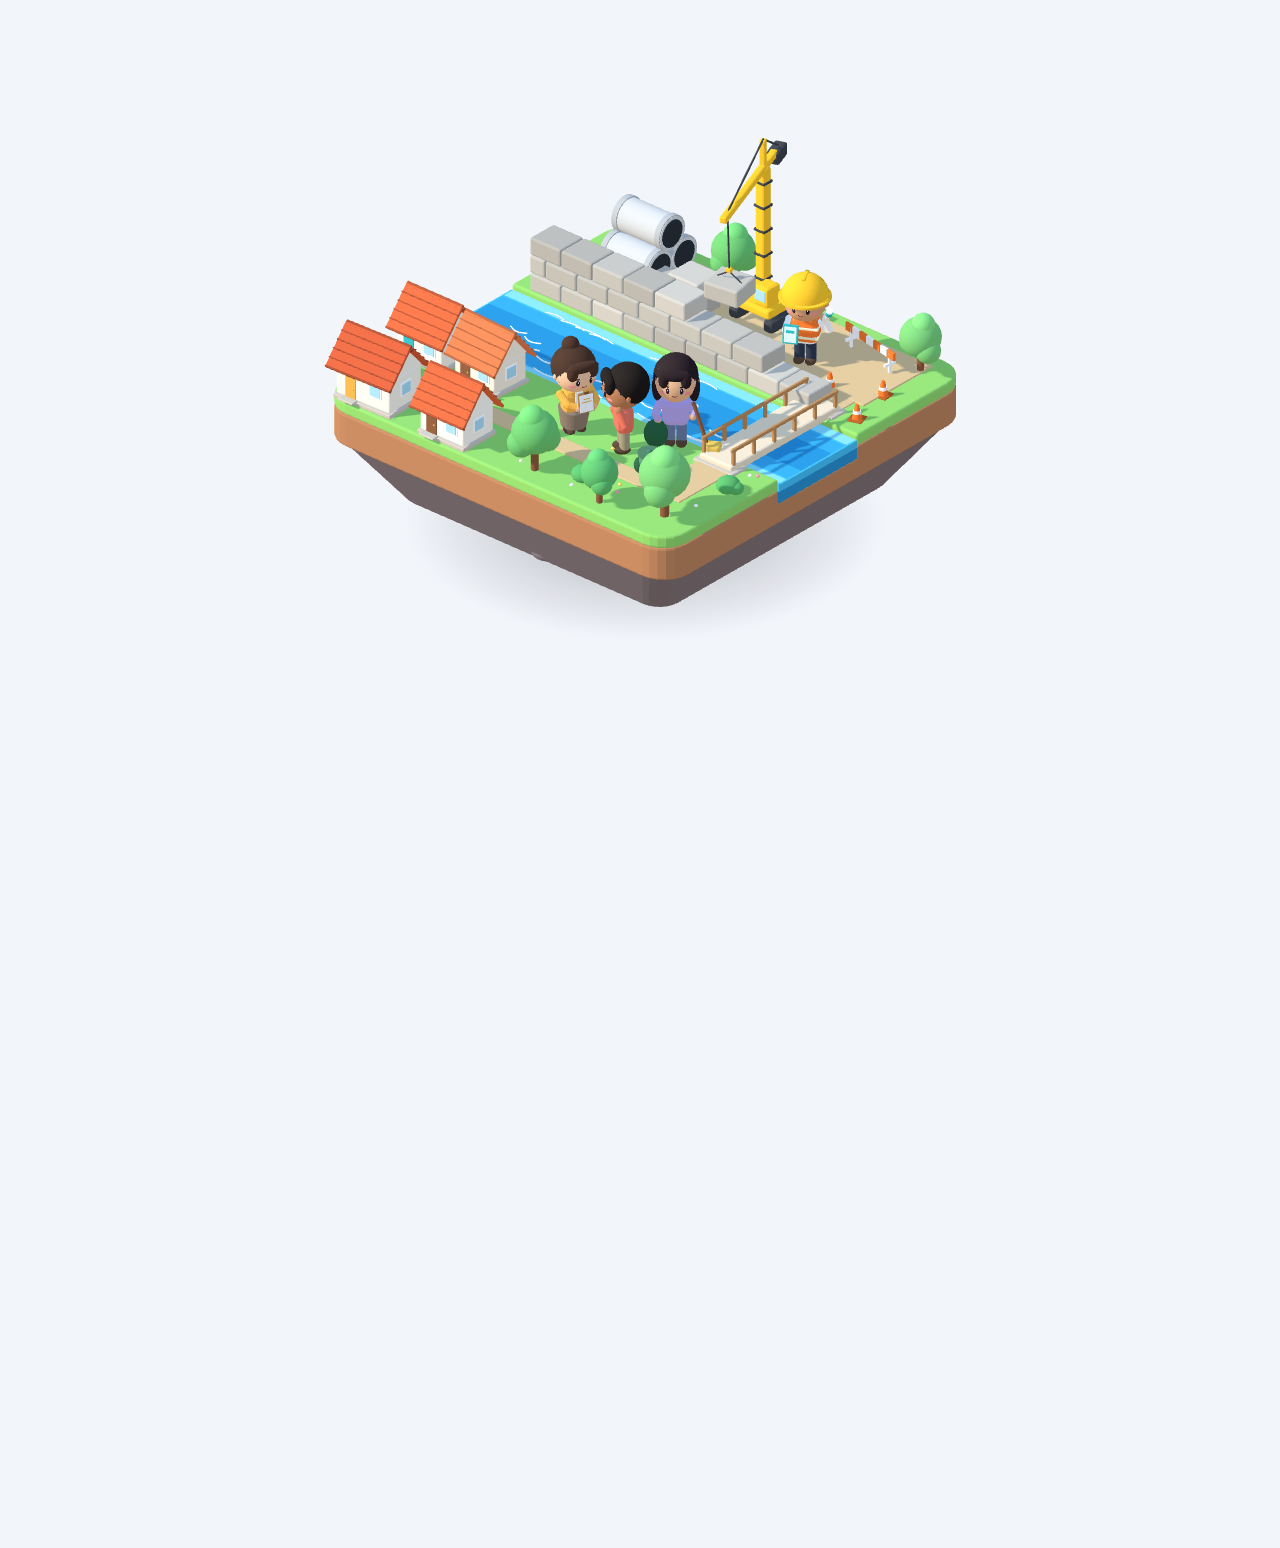
==== diorama-lab.html @ e8fff9e1 "Update preview: paper-sheet transition, diorama lab" ====
<!doctype html>
<html lang="id">
<head>
<meta charset="utf-8">
<meta name="viewport" content="width=device-width, initial-scale=1">
<meta name="robots" content="noindex">
<title>Diorama lab</title>
<style>
  html, body { margin: 0; background: #F2F5FA; }
  body { min-height: 160vh; display: flex; justify-content: center; align-items: flex-start; padding-top: 12vh; }
  .box { position: relative; width: 100%; max-width: 720px; aspect-ratio: 4 / 3; }
  .box img, .box canvas { position: absolute; inset: 0; width: 100%; height: 100%; display: block; }
  .box canvas { opacity: 0; transition: opacity .5s ease; }
  .box img { transition: opacity .5s ease; }
  .box.live canvas { opacity: 1; }
  .box.live img { opacity: 0; }
</style>
<script type="importmap">
{ "imports": { "three": "./vendor/three/three.module.min.js", "three/addons/": "./vendor/three/addons/" } }
</script>
</head>
<body>
<div class="box" id="box">
  <img src="assets/img/diorama/banjir.webp" alt="Diorama kota mini: tanggul dan permukiman di tepi sungai" width="1600" height="1200">
  <canvas id="c" aria-hidden="true"></canvas>
</div>
<script type="module">
  const q = new URLSearchParams(location.search);
  const scene = q.get('scene') || 'banjir';
  const reduced = q.get('reduced') === '1' || matchMedia('(prefers-reduced-motion: reduce)').matches;
  const root = document.documentElement;
  try {
    const { createDiorama } = await import('./js/landing2/diorama.js');
    await createDiorama({ canvas: document.getElementById('c'), url: `assets/3d/diorama-${scene}.glb`, reduced });
    document.getElementById('box').classList.add('live');
    root.dataset.mode = 'live';
  } catch (e) {
    console.warn('Diorama 3D skipped, poster stays:', e);
    root.dataset.mode = 'poster';
  }
  root.dataset.ready = '1';
</script>
</body>
</html>
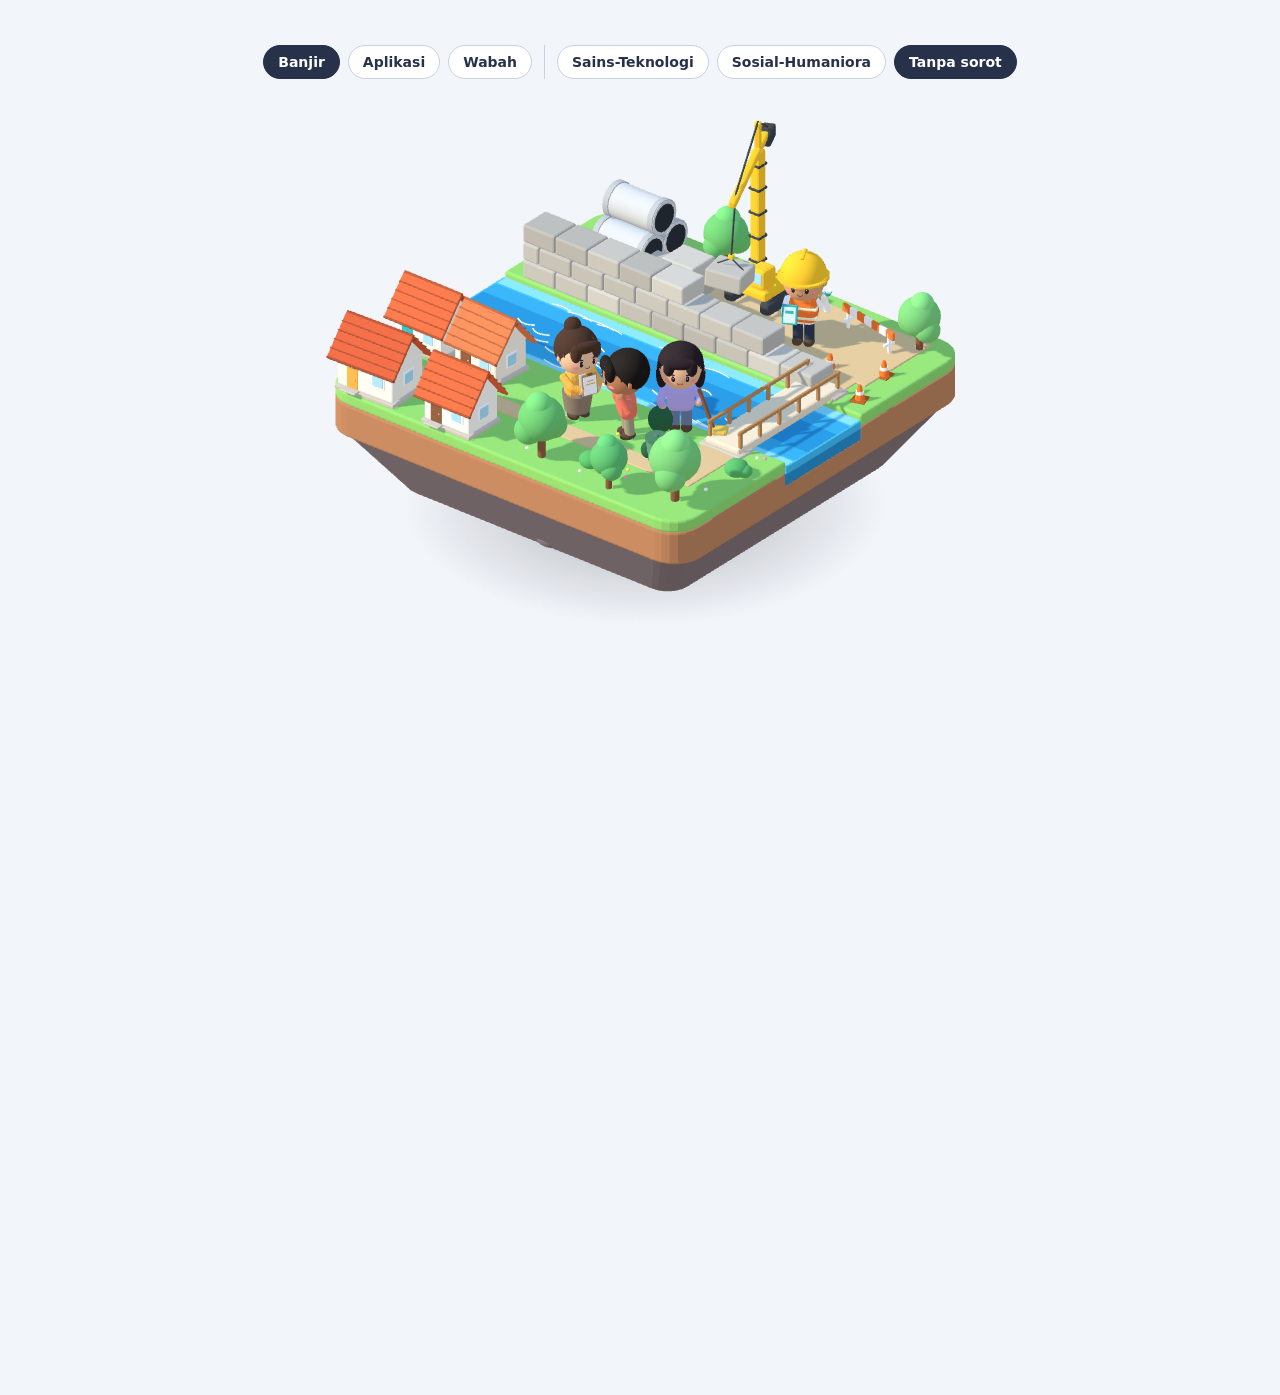
==== commit df08fb4e: "Update preview: new content blocks, three dioramas" ====
--- a/diorama-lab.html
+++ b/diorama-lab.html
@@ -6,38 +6,75 @@
 <meta name="robots" content="noindex">
 <title>Diorama lab</title>
 <style>
-  html, body { margin: 0; background: #F2F5FA; }
-  body { min-height: 160vh; display: flex; justify-content: center; align-items: flex-start; padding-top: 12vh; }
+  html, body { margin: 0; background: #F2F5FA; font-family: system-ui, sans-serif; }
+  body { min-height: 150vh; padding: 5vh 0 0; display: flex; flex-direction: column; align-items: center; gap: 14px; }
   .box { position: relative; width: 100%; max-width: 720px; aspect-ratio: 4 / 3; }
   .box img, .box canvas { position: absolute; inset: 0; width: 100%; height: 100%; display: block; }
   .box canvas { opacity: 0; transition: opacity .5s ease; }
   .box img { transition: opacity .5s ease; }
   .box.live canvas { opacity: 1; }
   .box.live img { opacity: 0; }
+  .bar { display: flex; flex-wrap: wrap; gap: 8px; justify-content: center; padding: 0 12px; }
+  .bar button { font: 600 14px system-ui; padding: 8px 14px; border-radius: 999px; border: 1.5px solid #c9d2e0; background: #fff; color: #27324a; cursor: pointer; }
+  .bar button[aria-pressed="true"] { background: #27324a; color: #fff; border-color: #27324a; }
+  .bar button.st[aria-pressed="true"] { background: #2FB8C0; border-color: #2FB8C0; }
+  .bar button.sh[aria-pressed="true"] { background: #F5B14A; border-color: #F5B14A; color: #3a2a08; }
+  .sep { width: 1px; background: #c9d2e0; margin: 0 4px; }
 </style>
 <script type="importmap">
 { "imports": { "three": "./vendor/three/three.module.min.js", "three/addons/": "./vendor/three/addons/" } }
 </script>
 </head>
 <body>
+<div class="bar" id="scenes">
+  <button type="button" data-scene="banjir" aria-pressed="true">Banjir</button>
+  <button type="button" data-scene="aplikasi" aria-pressed="false">Aplikasi</button>
+  <button type="button" data-scene="wabah" aria-pressed="false">Wabah</button>
+  <span class="sep"></span>
+  <button type="button" data-hl="st" class="st" aria-pressed="false">Sains-Teknologi</button>
+  <button type="button" data-hl="sh" class="sh" aria-pressed="false">Sosial-Humaniora</button>
+  <button type="button" data-hl="" aria-pressed="true">Tanpa sorot</button>
+</div>
 <div class="box" id="box">
-  <img src="assets/img/diorama/banjir.webp" alt="Diorama kota mini: tanggul dan permukiman di tepi sungai" width="1600" height="1200">
+  <img id="poster" src="assets/img/diorama/banjir.webp" alt="Diorama kota mini" width="1600" height="1200">
   <canvas id="c" aria-hidden="true"></canvas>
 </div>
 <script type="module">
   const q = new URLSearchParams(location.search);
-  const scene = q.get('scene') || 'banjir';
+  const first = q.get('scene') || 'banjir';
   const reduced = q.get('reduced') === '1' || matchMedia('(prefers-reduced-motion: reduce)').matches;
   const root = document.documentElement;
+  const box = document.getElementById('box');
+  const poster = document.getElementById('poster');
+  const urlOf = (s) => `assets/3d/diorama-${s}.glb`;
+  const press = (sel, on) => document.querySelectorAll(sel).forEach((b) => b.setAttribute('aria-pressed', String(on(b))));
+  poster.src = `assets/img/diorama/${first}.webp`;
+  press('[data-scene]', (b) => b.dataset.scene === first);
+  let d = null;
   try {
     const { createDiorama } = await import('./js/landing2/diorama.js');
-    await createDiorama({ canvas: document.getElementById('c'), url: `assets/3d/diorama-${scene}.glb`, reduced });
-    document.getElementById('box').classList.add('live');
+    d = await createDiorama({ canvas: document.getElementById('c'), reduced, url: urlOf(first) });
+    box.classList.add('live');
     root.dataset.mode = 'live';
+    window.__stage = d;
+    const hl = q.get('hl');
+    if (hl) { d.highlight(hl); press('[data-hl]', (b) => b.dataset.hl === hl); }
   } catch (e) {
     console.warn('Diorama 3D skipped, poster stays:', e);
     root.dataset.mode = 'poster';
   }
+  document.getElementById('scenes').addEventListener('click', async (ev) => {
+    const b = ev.target.closest('button');
+    if (!b) return;
+    if (b.dataset.scene) {
+      poster.src = `assets/img/diorama/${b.dataset.scene}.webp`;
+      press('[data-scene]', (x) => x === b);
+      if (d) { try { await d.show(urlOf(b.dataset.scene)); } catch (e) { console.warn(e); } }
+    } else if (b.hasAttribute('data-hl')) {
+      press('[data-hl]', (x) => x === b);
+      d?.highlight(b.dataset.hl || null);
+    }
+  });
   root.dataset.ready = '1';
 </script>
 </body>
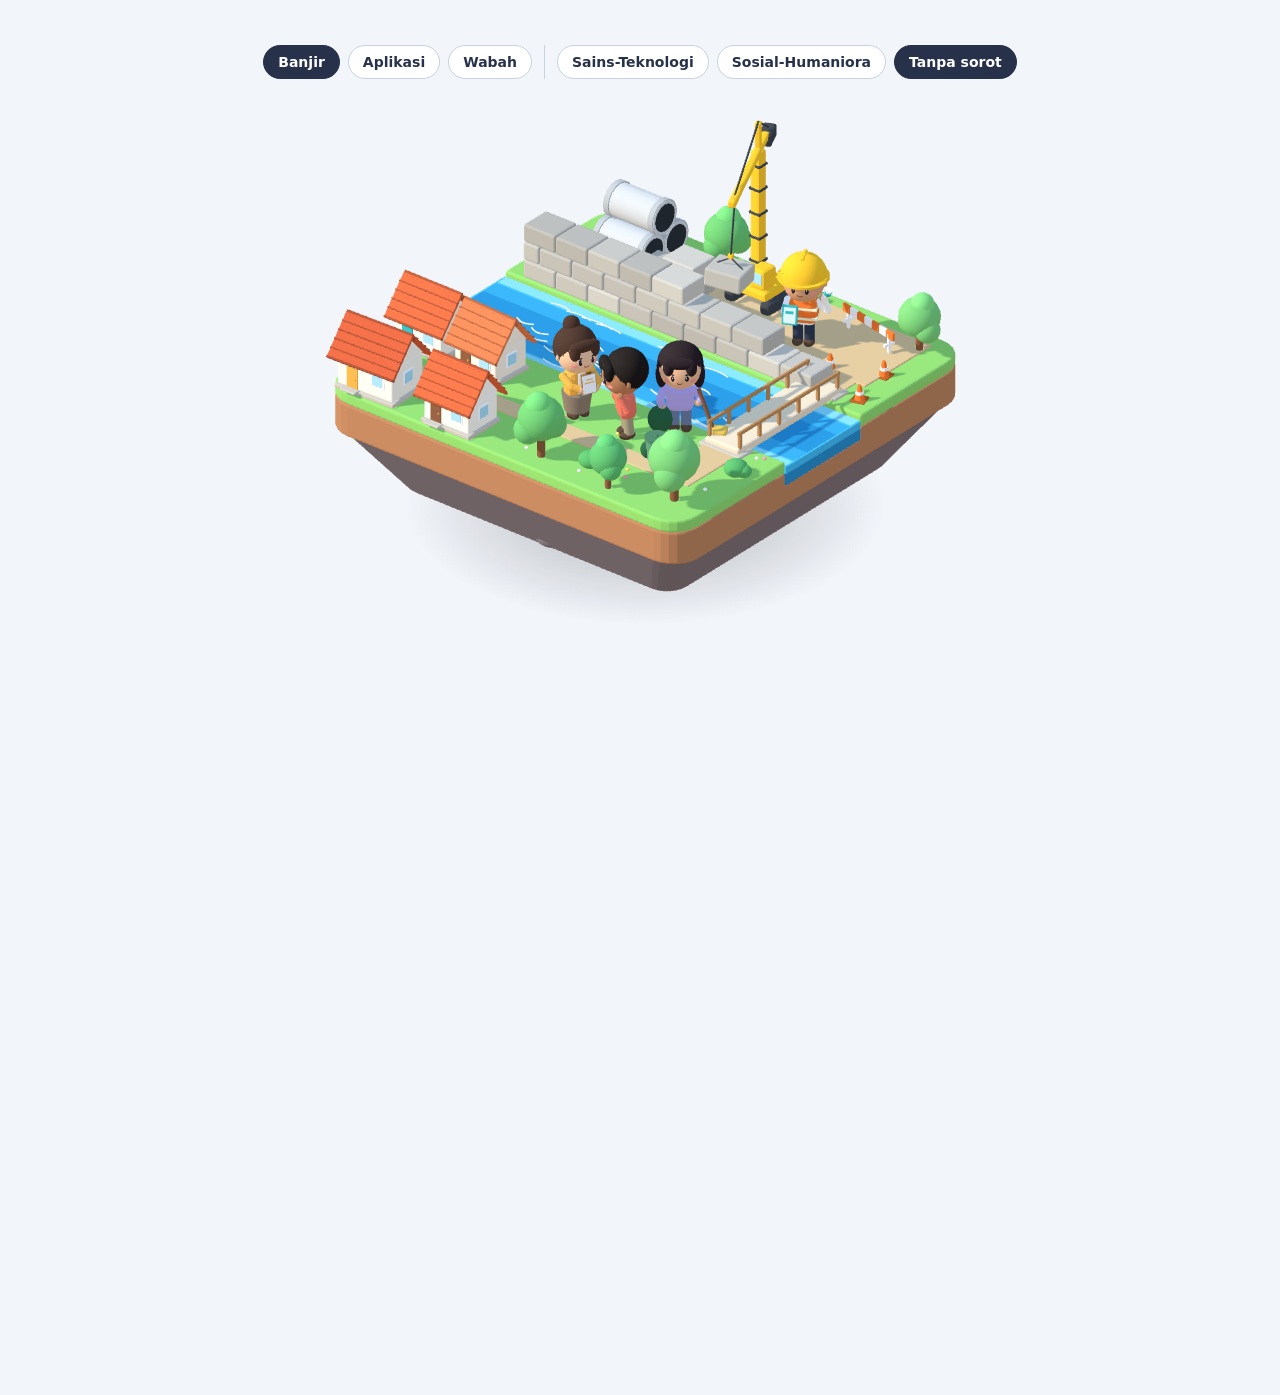
==== commit 47d86eb9: "Update preview (cache-busted assets)" ====
--- a/diorama-lab.html
+++ b/diorama-lab.html
@@ -52,7 +52,7 @@
   press('[data-scene]', (b) => b.dataset.scene === first);
   let d = null;
   try {
-    const { createDiorama } = await import('./js/landing2/diorama.js');
+    const { createDiorama } = await import('./js/landing2/diorama.js?v=55928db09c');
     d = await createDiorama({ canvas: document.getElementById('c'), reduced, url: urlOf(first) });
     box.classList.add('live');
     root.dataset.mode = 'live';
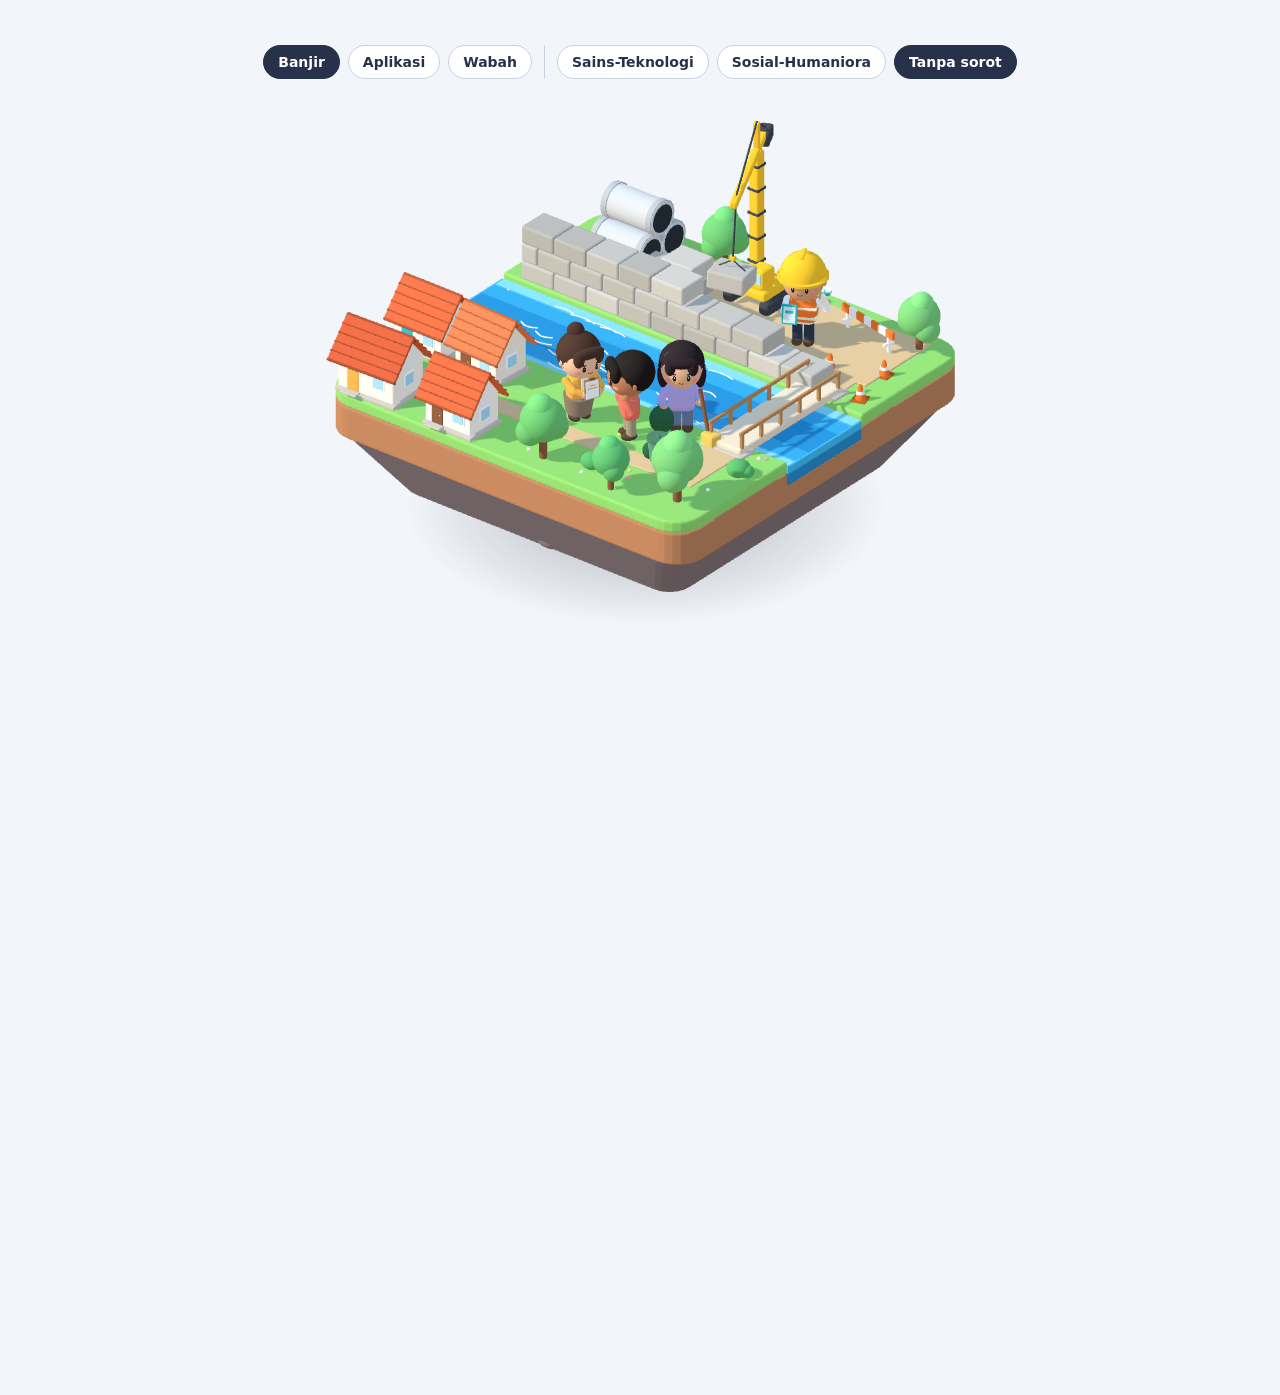
==== commit c9e3e44e: "Update preview (performance)" ====
--- a/diorama-lab.html
+++ b/diorama-lab.html
@@ -52,7 +52,7 @@
   press('[data-scene]', (b) => b.dataset.scene === first);
   let d = null;
   try {
-    const { createDiorama } = await import('./js/landing2/diorama.js?v=55928db09c');
+    const { createDiorama } = await import('./js/landing2/diorama.js?v=bcf57cddb0');
     d = await createDiorama({ canvas: document.getElementById('c'), reduced, url: urlOf(first) });
     box.classList.add('live');
     root.dataset.mode = 'live';
